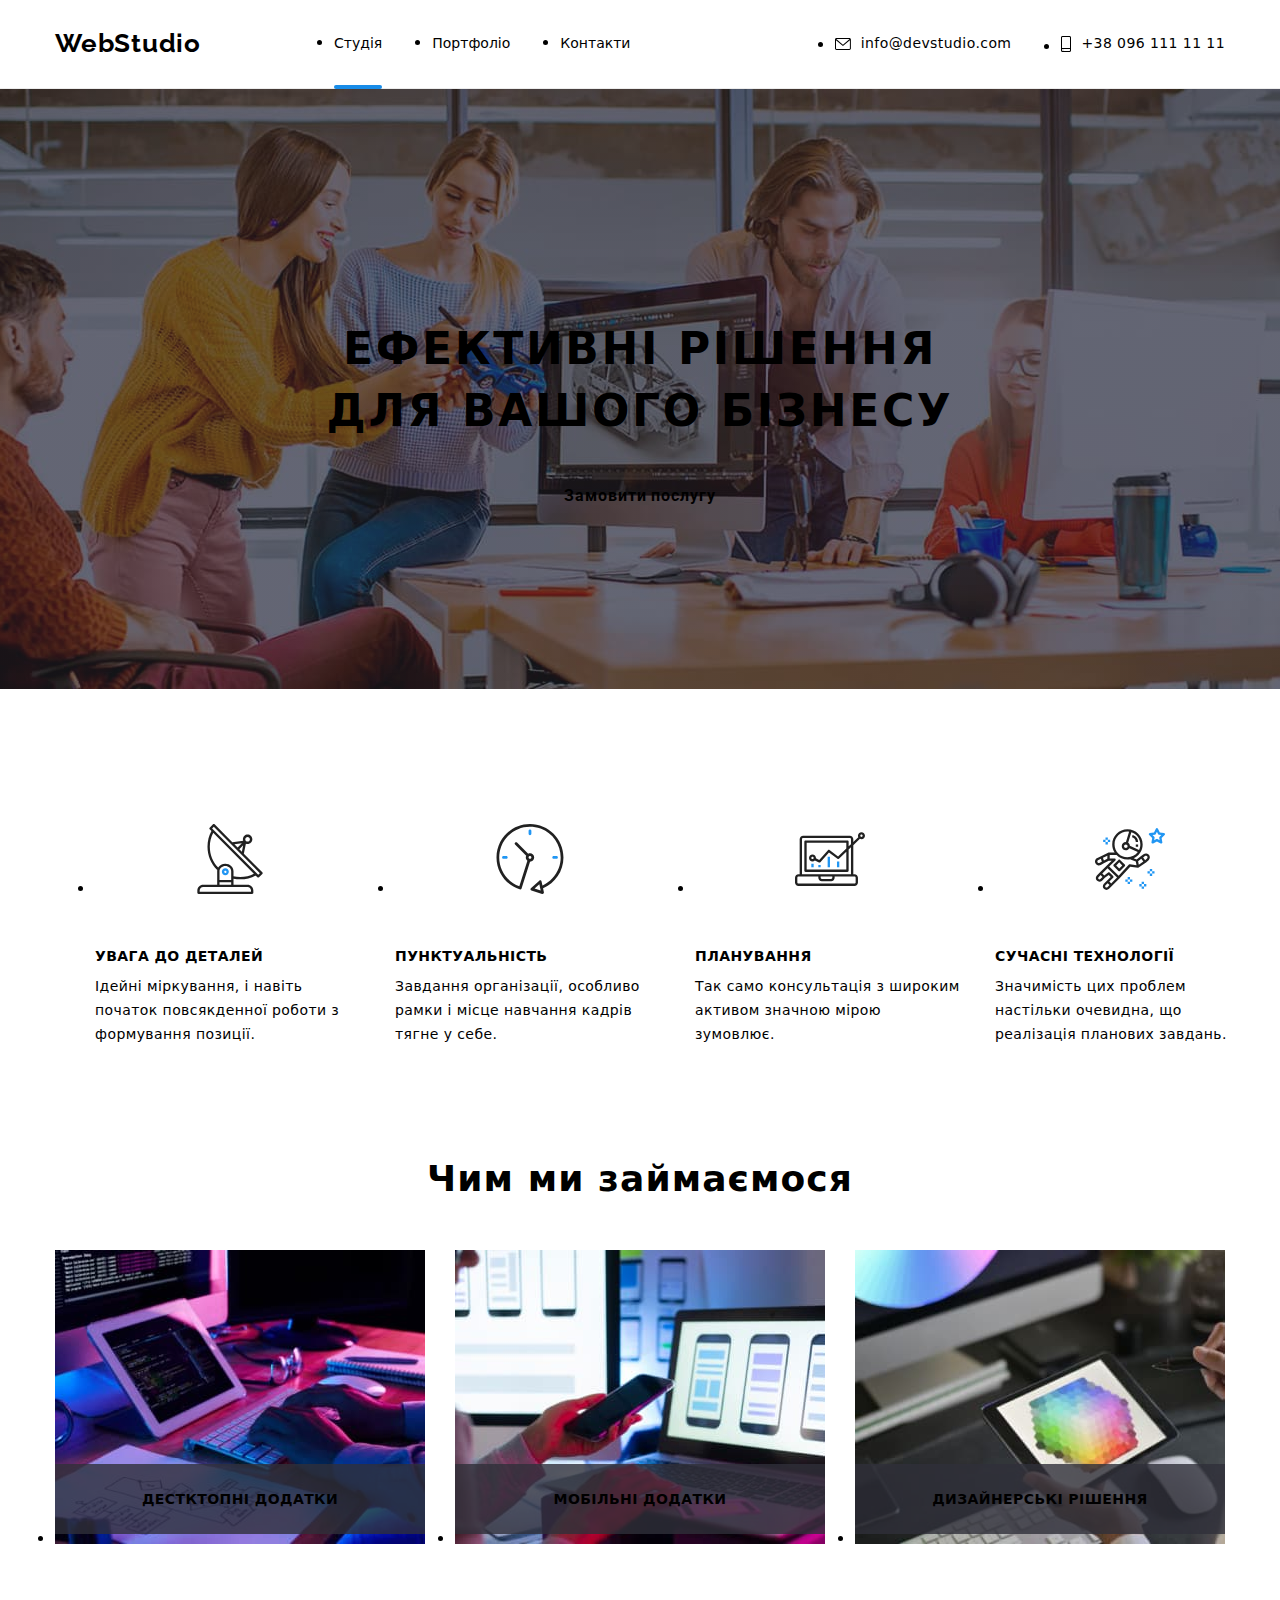
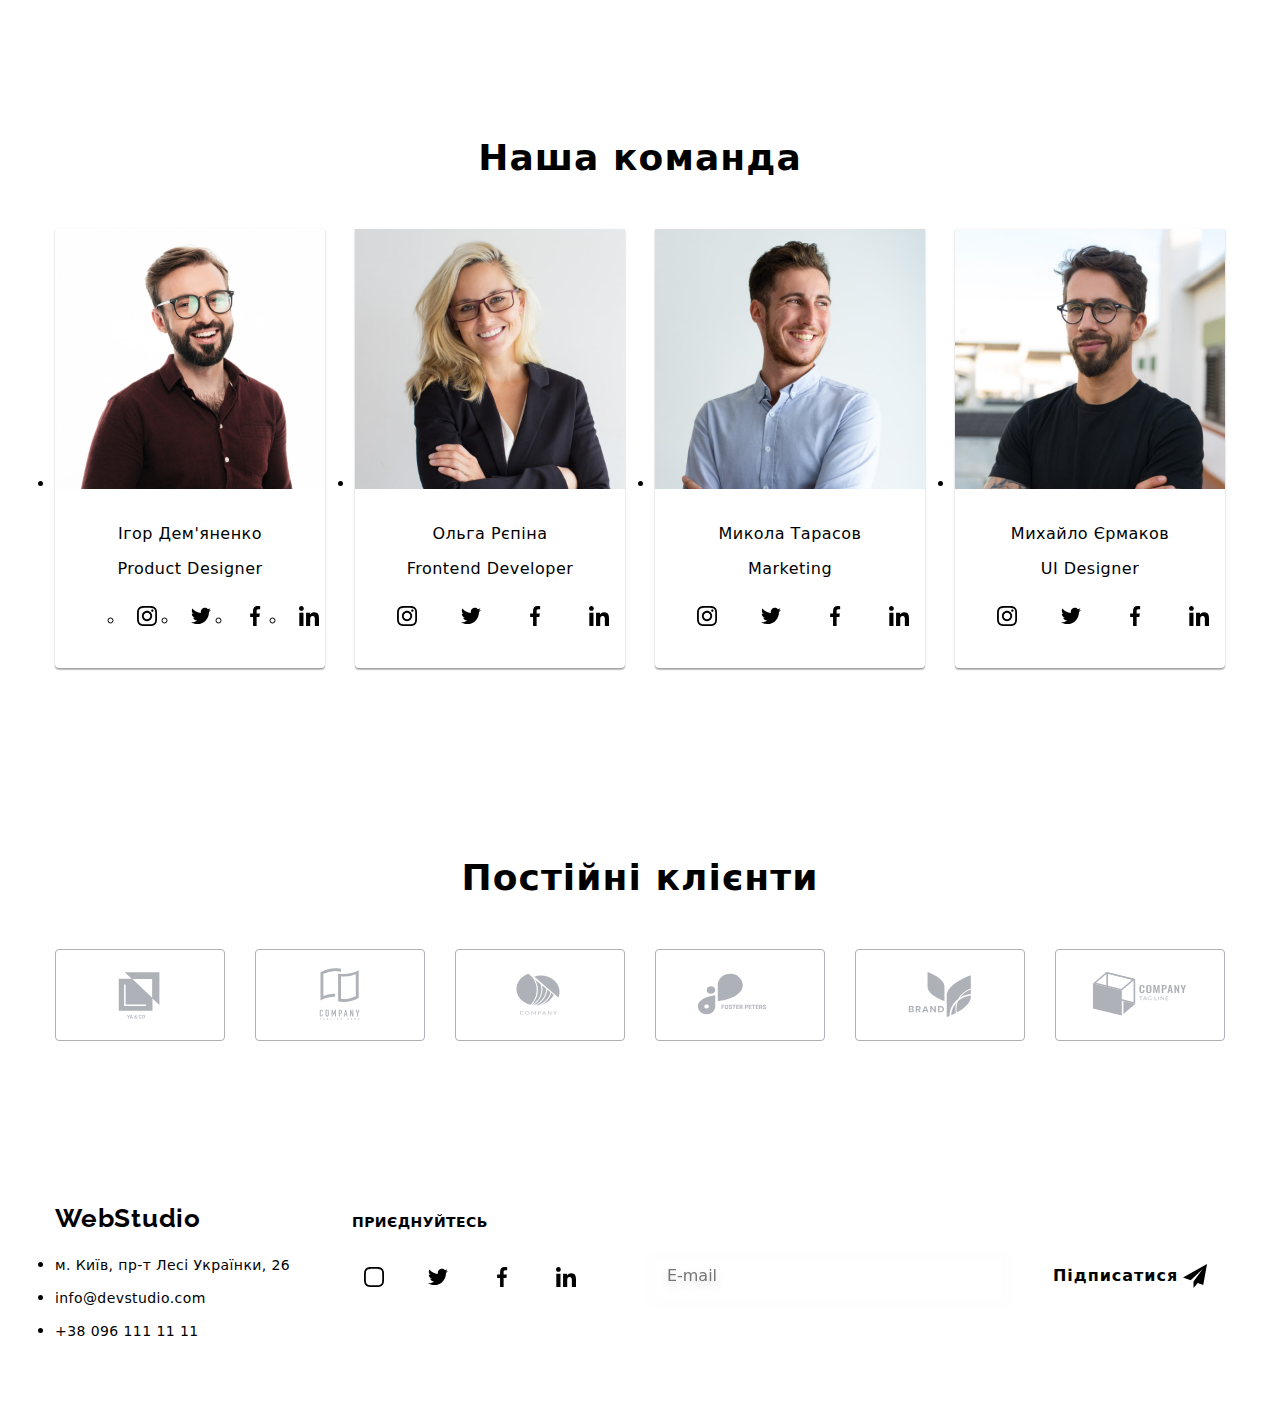
==== index.html @ 418989a6 "BEM" ====
<!DOCTYPE html>
<html lang="en">
  <head>
    <meta charset="UTF-8" />
    <meta http-equiv="X-UA-Compatible" content="IE=edge" />
    <meta name="viewport" content="width=device-width, initial-scale=1.0" />
    <title>Document</title>
    <link rel="preconnect" href="https://fonts.googleapis.com" />
    <link rel="preconnect" href="https://fonts.gstatic.com" crossorigin />
    <link
      href="https://fonts.googleapis.com/css2?family=Raleway:wght@700&family=Roboto:wght@400;500;700;900&display=swap"
      rel="stylesheet"
    />
    <link
      rel="stylesheet"
      href="https://cdnjs.cloudflare.com/ajax/libs/modern-normalize/1.1.0/modern-normalize.min.css"
    />
    <link rel="stylesheet" href="./css/styles.css" />
  </head>

  <!-- body -->
  <body>
    <header class="header-page">
      <div class="container main-nav">
        <a class="logo" href="./index.html"><span class="logo__header">Web</span>Studio</a>
        <nav>
          <ul class="nav list">
            <li class="nav__item">
              <a class="nav__link nav__link--current" href="./index.html">Студія</a>
            </li>
            <li class="nav__item">
              <a class="nav__link" href="./portfolio.html">Портфоліо</a>
            </li>
            <li class="nav__item"><a class="nav__link" href="">Контакти</a></li>
          </ul>
        </nav>

        <ul class="contact list">
          <li>
            <a class="contact__mail" href="mailto:info@devstudio.com">
              <svg class="contact__icon-mail" width="16" height="12">
                <use href="./images/symbol-defs.svg#icon-envelope"></use>
              </svg>
              info@devstudio.com
            </a>
          </li>
          <li>
            <a class="contact__number" href="tel:+380961111111">
              <svg class="contact__icon-phone" width="10" height="16">
                <use href="./images/symbol-defs.svg#icon-smartphone"></use>
              </svg>
              +38 096 111 11 11
            </a>
          </li>
        </ul>
      </div>
    </header>

    <main>
      <!-- Hero -->
      <section class="banner banner_main">
        <div class="container">
          <h1 class="banner__title">Ефективні рішення для вашого бізнесу</h1>
          <button data-modal-open class="order-button" type="button">Замовити послугу</button>
        </div>
      </section>

      <section class="features section">
        <div class="container">
          <h2 class="visually-hidden">Властивості команди</h2>

          <ul class="benefits list">
            <li>
              <div class="benefits__item">
                <svg class="benefits__icon" width="70" height="70">
                  <use href="./images/symbol-defs.svg#icon-antenna"></use>
                </svg>
              </div>
              <h3 class="subtitle">УВАГА ДО ДЕТАЛЕЙ</h3>
              <p class="slogan">
                Ідейні міркування, і навіть початок повсякденної роботи з формування позиції.
              </p>
            </li>

            <li>
              <div class="benefits__item">
                <svg class="benefits__icon" width="70" height="70">
                  <use href="./images/symbol-defs.svg#icon-clock"></use>
                </svg>
              </div>
              <h3 class="subtitle">ПУНКТУАЛЬНІСТЬ</h3>
              <p class="slogan">
                Завдання організації, особливо рамки і місце навчання кадрів тягне у себе.
              </p>
            </li>

            <li>
              <div class="benefits__item">
                <svg class="benefits__icon" width="70" height="70">
                  <use href="./images/symbol-defs.svg#icon-diagram"></use>
                </svg>
              </div>
              <h3 class="subtitle">ПЛАНУВАННЯ</h3>
              <p class="slogan">Так само консультація з широким активом значною мірою зумовлює.</p>
            </li>

            <li>
              <div class="benefits__item">
                <svg class="benefits__icon" width="70" height="70">
                  <use href="./images/symbol-defs.svg#icon-astronaut"></use>
                </svg>
              </div>
              <h3 class="subtitle">СУЧАСНІ ТЕХНОЛОГІЇ</h3>
              <p class="slogan">
                Значимість цих проблем настільки очевидна, що реалізація планових завдань.
              </p>
            </li>
          </ul>
        </div>
      </section>

      <section class="section-skills">
        <div class="container">
          <h4 class="headline">Чим ми займаємося</h4>
          <ul class="list-skills list">
            <li class="list-skills__item">
              <p class="list-skills__title">ДЕСТКТОПНІ ДОДАТКИ</p>
              <img src="./images/box1.jpg" alt="розробник кодить" width="370" />
            </li>
            <li class="list-skills__item">
              <p class="list-skills__title">МОБІЛЬНІ ДОДАТКИ</p>
              <img src="./images/box2.jpg" alt="дизайн на телефонах" width="370" />
            </li>
            <li class="list-skills__item">
              <p class="list-skills__title">ДИЗАЙНЕРСЬКІ РІШЕННЯ</p>
              <img src="./images/box3.jpg" alt="пошук колору" width="370" />
            </li>
          </ul>
        </div>
      </section>

      <section class="list-items section">
        <div class="container">
          <h2 class="headline">Наша команда</h2>
          <ul class="list-team list">
            <li class="list-team__item">
              <img src="./images/img.jpg" alt="Демяненко" width="270" />
              <div class="list-team__box">
                <h3 class="list-team__caption" lang="uk">Ігор Дем'яненко</h3>
                <p class="list-team__text" lang="en">Product Designer</p>
                <ul class="social-set list">
                  <li>
                    <a href="#" class="social-set__link">
                      <svg class="social-set__icon" width="20" height="20">
                        <use href="./images/symbol-defs.svg#icon-instagram"></use>
                      </svg>
                    </a>
                  </li>
                  <li>
                    <a href="#" class="social-set__link">
                      <svg class="social-set__icon" width="20" height="20">
                        <use href="./images/symbol-defs.svg#icon-twitter"></use>
                      </svg>
                    </a>
                  </li>
                  <li>
                    <a href="#" class="social-set__link">
                      <svg class="social-set__icon" width="20" height="20">
                        <use href="./images/symbol-defs.svg#icon-facebook"></use>
                      </svg>
                    </a>
                  </li>
                  <li>
                    <a href="#" class="social-set__link">
                      <svg class="social-set__icon" width="20" height="20">
                        <use href="./images/symbol-defs.svg#icon-linkedin"></use>
                      </svg>
                    </a>
                  </li>
                </ul>
              </div>
            </li>
            <li class="list-team__item">
              <img src="./images/img(1).jpg" alt="Рєпіна" width="270" />
              <div class="list-team__box">
                <h3 class="list-team__caption" lang="uk">Ольга Рєпіна</h3>
                <p class="list-team__text" lang="en">Frontend Developer</p>

                <div class="social-set">
                  <a href="#" class="social-set__link">
                    <svg class="social-set__icon" width="20" height="20">
                      <use href="./images/symbol-defs.svg#icon-instagram"></use>
                    </svg>
                  </a>
                  <a href="#" class="social-set__link">
                    <svg class="social-set__icon" width="20" height="20">
                      <use href="./images/symbol-defs.svg#icon-twitter"></use>
                    </svg>
                  </a>
                  <a href="#" class="social-set__link">
                    <svg class="social-set__icon" width="20" height="20">
                      <use href="./images/symbol-defs.svg#icon-facebook"></use>
                    </svg>
                  </a>
                  <a href="#" class="social-set__link">
                    <svg class="social-set__icon" width="20" height="20">
                      <use href="./images/symbol-defs.svg#icon-linkedin"></use>
                    </svg>
                  </a>
                </div>
              </div>
            </li>
            <li class="list-team__item">
              <img src="./images/img(2).jpg" alt="Тарасов" width="270" />
              <div class="list-team__box">
                <h3 class="list-team__caption" lang="uk">Микола Тарасов</h3>
                <p class="list-team__text" lang="en">Marketing</p>

                <div class="social-set">
                  <a href="#" class="social-set__link">
                    <svg class="social-set__icon" width="20" height="20">
                      <use href="./images/symbol-defs.svg#icon-instagram"></use>
                    </svg>
                  </a>
                  <a href="#" class="social-set__link">
                    <svg class="social-set__icon" width="20" height="20">
                      <use href="./images/symbol-defs.svg#icon-twitter"></use>
                    </svg>
                  </a>
                  <a href="#" class="social-set__link">
                    <svg class="social-set__icon" width="20" height="20">
                      <use href="./images/symbol-defs.svg#icon-facebook"></use>
                    </svg>
                  </a>
                  <a href="#" class="social-set__link">
                    <svg class="social-set__icon" width="20" height="20">
                      <use href="./images/symbol-defs.svg#icon-linkedin"></use>
                    </svg>
                  </a>
                </div>
              </div>
            </li>
            <li class="list-team__item">
              <img src="./images/img(3).jpg" alt="Єрмаков" width="270" />
              <div class="list-team__box">
                <h3 class="list-team__caption" lang="uk">Михайло Єрмаков</h3>
                <p class="list-team__text" lang="en">UI Designer</p>

                <div class="social-set">
                  <a href="#" class="social-set__link">
                    <svg class="social-set__icon" width="20" height="20">
                      <use href="./images/symbol-defs.svg#icon-instagram"></use>
                    </svg>
                  </a>
                  <a href="#" class="social-set__link">
                    <svg class="social-set__icon" width="20" height="20">
                      <use href="./images/symbol-defs.svg#icon-twitter"></use>
                    </svg>
                  </a>
                  <a href="#" class="social-set__link">
                    <svg class="social-set__icon" width="20" height="20">
                      <use href="./images/symbol-defs.svg#icon-facebook"></use>
                    </svg>
                  </a>
                  <a href="#" class="social-set__link">
                    <svg class="social-set__icon" width="20" height="20">
                      <use href="./images/symbol-defs.svg#icon-linkedin"></use>
                    </svg>
                  </a>
                </div>
              </div>
            </li>
          </ul>
        </div>
      </section>
      <section class="section">
        <div class="container">
          <h2 class="title-company">Постійні клієнти</h2>
          <ul class="company">
            <li class="company__logo">
              <a href="#" class="company__link"
                ><svg class="company__icon" width="106" height="60">
                  <use href="./images/symbol-defs.svg#icon-Logo-company-1"></use>
                </svg>
              </a>
            </li>
            <li class="company__logo">
              <a href="#" class="company__link"
                ><svg class="company__icon" width="106" height="60">
                  <use href="./images/symbol-defs.svg#icon-Logo-company-2"></use>
                </svg>
              </a>
            </li>
            <li class="company__logo">
              <a href="#" class="company__link"
                ><svg class="company__icon" width="106" height="60">
                  <use href="./images/symbol-defs.svg#icon-Logo-company-3"></use>
                </svg>
              </a>
            </li>
            <li class="company__logo">
              <a href="#" class="company__link"
                ><svg class="company__icon" width="106" height="60">
                  <use href="./images/symbol-defs.svg#icon-Logo-company-4"></use>
                </svg>
              </a>
            </li>
            <li class="company__logo">
              <a href="#" class="company__link"
                ><svg class="company__icon" width="106" height="60">
                  <use href="./images/symbol-defs.svg#icon-Logo-company-5"></use>
                </svg>
              </a>
            </li>
            <li class="company__logo">
              <a href="#" class="company__link"
                ><svg class="company__icon" width="106" height="60">
                  <use href="./images/symbol-defs.svg#icon-Logo-company-6"></use>
                </svg>
              </a>
            </li>
          </ul>
        </div>
      </section>
    </main>

    <!-- footer -->
    <footer class="footer-content section">
      <div class="footer-adress container">
        <div>
          <a class="footer-logo" href="./index.html"><span class="title-logo">Web</span>Studio</a>
          <address>
            <ul class="footer-contacts list">
              <li class="footer-contacts__item">
                <a
                  class="adress-link"
                  href="https://www.google.com/maps/d/viewer?mid=10uSM3H-mIU3GznYo2szRIEphczw&hl=en_US&ll=50.42733700000001%2C30.538092&z=17"
                  target="_blank"
                  rel="noopener noreferrer"
                  >м. Київ, пр-т Лесі Українки, 26</a
                >
              </li>

              <li class="footer-contacts__item">
                <a class="footer-item__mail" href="mail:info@devstudio.com">info@devstudio.com</a>
              </li>
              <li class="footer-contacts__item">
                <a class="footer-item__number" href="tel:+380961111111">+38 096 111 11 11</a>
              </li>
            </ul>
          </address>
        </div>
        <div class="social-link">
          <p class="footer-title">ПРИЄДНУЙТЕСЬ</p>
          <div class="social-set">
            <a href="#" class="social-set__link">
              <svg class="social-set__icon" width="20" height="20">
                <use href="./images/symbol-defs.svg#icon-instagram-footer"></use>
              </svg>
            </a>
            <a href="#" class="social-set__link">
              <svg class="social-set__icon" width="20" height="20">
                <use href="./images/symbol-defs.svg#icon-twitter-footer"></use>
              </svg>
            </a>
            <a href="#" class="social-set__link">
              <svg class="social-set__icon" width="20" height="20">
                <use href="./images/symbol-defs.svg#icon-facebook-footer"></use>
              </svg>
            </a>
            <a href="#" class="social-set__link">
              <svg class="social-set__icon" width="20" height="20">
                <use href="./images/symbol-defs.svg#icon-linkedin-footer"></use>
              </svg>
            </a>
          </div>
        </div>
        <div class="footer-submit">
          <p class="title-email">Підпишіться на розсилку</p>
          <form class="form-email">
            <label class="form-email__send">
              <input type="email" placeholder="E-mail" class="form-email__field" />
            </label>
            <button class="btn-send" type="submit">
              Підписатися
              <svg class="btn-send__icon" width="24" height="24">
                <use href="./images/symbol-defs.svg#icon-icon-send-1"></use>
              </svg>
            </button>
          </form>
        </div>
      </div>
    </footer>
    <div data-modal class="backdrop is-hidden">
      <div class="modal">
        <button class="btn-close" data-modal-close type="button">
          <svg class="btn-close__icon" width="18" height="18">
            <use href="./images/symbol-defs.svg#icon-close-x"></use>
          </svg>
        </button>
        <p class="modal__title">Залиште свої дані, ми вам передзвонимо</p>
        <form class="modal__form">
          <label class="modal__input">
            <span class="modal__name">Ім'я</span>
            <span class="modal__icon">
              <input type="text" name="user_name" class="modal__input-field" required />
              <svg class="modal__icon-main" width="18" height="18">
                <use href="./images/symbol-defs.svg#icon-person-black-18dp-1-1"></use>
              </svg>
            </span>
          </label>
          <label class="modal__input">
            <span class="modal__input-text">Телефон</span>
            <span class="modal__icon">
              <input required type="tel" name="user_phone_number" class="modal__input-field" />
              <svg class="modal__icon-main" width="18" height="18">
                <use href="./images/symbol-defs.svg#icon-phone-black-18dp-1-1"></use>
              </svg>
            </span>
          </label>
          <label class="modal__input">
            <span class="modal__input-text">Пошта</span>
            <span class="modal__icon">
              <input required type="email" name="user_email" class="modal__input-field" />
              <svg class="modal__icon-main" width="18" height="18">
                <use href="./images/symbol-defs.svg#icon-email-black-18dp-1-1"></use>
              </svg>
            </span>
          </label>
          <label class="modal__input">
            <span class="modal__input-text">Коментар</span>
            <textarea
              name="user_comment"
              class="modal__comment"
              placeholder="Введіть текст"
            ></textarea>
          </label>
          <label class="modal__check">
            <input required type="checkbox" class="modal__checkbox-place" /><span
              class="modal__check-box"
            >
              <svg class="modal__icon-chek" width="16" height="15">
                <use class="modal__checkmarc" href="./images/symbol-defs.svg#icon-check-1"></use>
              </svg>
            </span>
            Погоджуюся з розсилкою та приймаю&nbsp;
            <a class="modal__link" href="#">Умови договору</a>
          </label>
          <button type="submit" class="button-send">Відправити</button>
        </form>
      </div>
    </div>
    <script src="./js/modal.js"></script>
  </body>
</html>
---- css/styles.css ----
/* :root {
    --main-background-color: #fff;
    --primary-text-color: #212121;
    --logo-text-color: #000;
    --accent-color: #188CE8;
    --contacts-text-color: #757575;
    --backgraund-banner-color: #2f303a;
    --title-text-color: #fff;
    --button-order-color: #2196F3;
    --text-footer-color: #fff;
    --button-text-color: #fff;
    --logo-color: #2196F3;
    --color-list-items: #f5f4fa;
    --transition-func: 250ms cubic-bezier(0.4, 0, 0.2, 1);
} */

/*---------Index.html------*/

/* body {
    background-color: var(--main-background-color);
    color: var(--primary-text-color);
    font-family: Roboto, sans-serif;
} */

/* Утіліті */

/* p,
h1,
h2,
h3,
h4,
h5,
h6 {
    margin: 0;

}

img {
    display: block;
}


.list {
    list-style: none;
    margin: 0;
    padding: 0;
} */

.container {
    width: 1200px;
    padding-left: 15px;
    padding-right: 15px;
    margin: 0 auto;
}

.main-nav {
    display: flex;
    align-items: center;
}

.contact {
    display: flex;
    justify-content: center;
    align-items: center;
    margin: 0 0 0 auto;
    padding: 0 auto;
}


.section {
    padding: 94px 0;
}

.logo {
    margin-right: 93px;
    font-family: raleway;
    font-size: 26px;
    font-weight: 700;
    color: var(--logo-text-color);
    line-height: calc(31/26);
    letter-spacing: 0.03em;
    text-decoration: none;

    display: flex;
    padding-top: 24px;
    padding-bottom: 25px;
    /* outline: none; */
}

.logo__header {
    color: var(--logo-color);
    display: flex;
}


.nav {
    display: flex;
    margin: 0;
}

.nav .nav__item:not(:last-child) {
    margin-right: 50px;
}


.nav__link {
    color: var(--primary-text-color);
    font-weight: 500;
    line-height: 1.14;
    font-size: 14px;
    text-decoration: none;


    padding-top: 32px;
    padding-bottom: 32px;

    display: block;
    position: relative;
    transition: color var(--transition-func);
}

.nav__link:hover,
.nav__link:focus {
    color: var(--accent-color);
}

.nav__link--current {
    color: var(--accent-color)
}

.contact__mail,
.contact__number {
    letter-spacing: 0.03em;
    line-height: 1.7;
    font-size: 14px;
    text-decoration: none;
    color: var(--contacts-text-color);

    padding-top: 32px;
    padding-bottom: 32px;
    transition: fill var(--transition-func);
}

.contact__mail,
.contact__number:not(:last-child) {
    margin-right: 50px;
}


.contact__number:hover .contact__icon-phone,
.contact__number:focus .contact__icon-phone {
    fill: var(--accent-color);
}



.contact__mail:hover .contact__icon-mail,
.contact__mail:focus .contact__icon-mail {
    fill: var(--accent-color);
}



/*------- Main---------- */

.banner {
    background-color: var(--backgraund-banner-color);
    text-align: center;
    padding-top: 200px;
    padding-bottom: 200px;


}

.banner__title {
    color: var(--title-text-color);
    font-weight: 900;
    font-size: 44px;
    line-height: 1.4;
    letter-spacing: 0.06em;
    text-transform: uppercase;



    width: 696px;
    margin-left: auto;
    margin-right: auto;
    margin-bottom: 30px;
}


.order-button {
    background-color: var(--button-order-color);
    color: var(--button-text-color);
    letter-spacing: 0.06em;
    font-weight: 700;
    font-size: 16px;
    line-height: 30px;
    font-family: Roboto;
    border-radius: 4px;
    border: none;
    padding: 10px 32px;
    cursor: pointer;
    transition: background-color var(--transition-func);
}

.order-button:hover,
.order-button:focus {
    background-color: var(--accent-color);
}

/* ------Section features------ */

.visually-hidden {
    position: absolute;
    width: 1px;
    height: 1px;
    margin: -1px;
    border: 0;
    padding: 0;

    white-space: nowrap;
    clip-path: inset(100%);
    clip: rect(0 0 0 0);
    overflow: hidden;
}

.subtitle {
    color: var(--primary-text-color);
    line-height: 1.14;
    font-size: 14px;
    letter-spacing: 0.03em;
    margin: 0;
    margin-bottom: 10px;
}



.slogan {
    font-size: 14px;
    line-height: 1.71;
    letter-spacing: 0.03em;
    color: var(--contacts-text-color);
    padding: 0;
    margin: 0;
}

.list-skills__item {
    position: relative;
}

.list-skills__title {
    background-color: rgba(47, 48, 58, 0.8);
    color: var(--text-footer-color);
    text-align: center;
    bottom: 0;
    left: 0;
    width: 100%;
    height: 70px;
    position: absolute;
    padding-top: 27px;
    font-weight: 700;
    font-size: 14px;
    line-height: calc(16/14);
    letter-spacing: 0.03em;

}

.list-items {
    background-color: var(--color-list-items);
}

.section-skills {
    padding-bottom: 94px;
    padding-top: 0;
}

.list-skills {
    display: flex;
    margin: 0;
    padding: 0;
    width: 370px;
}

.list-skills li:not(:last-child) {
    margin-right: 30px;
}

.features-list {
    display: flex;
    padding: 0;
    margin: 0;
    background-color: var(--main-background-color);
}

/* ----Our team------ */

.headline,
.title-company {

    font-size: 36px;
    line-height: 1.2;
    letter-spacing: 0.03em;
    color: var(--primary-text-color);

    margin: 0;
    padding: 0;
    text-align: center;
    margin-bottom: 50px;

}

.list-team__box {
    display: block;
    padding: 30px 30px 30px 30px;
}

.list-team__caption {
    font-weight: 500;
    font-size: 16px;
    line-height: 1.2;
    letter-spacing: 0.03em;
    color: var(--primary-text-color);

    margin: 0;
    padding: 0;
    margin-bottom: 10px;
    text-align: center;
}

.list-team__text {
    line-height: 1.2;
    letter-spacing: 0.03em;
    color: var(--contacts-text-color);

    text-align: center;
    margin-bottom: 16px;
    padding: 0;
}

.list-team {
    display: flex;
    margin: 0;
    padding: 0;

}

.list-team .list-team__item:not(:last-child) {
    margin-right: 30px;
}

.list-team__item {
    width: 270px;
    box-shadow: 0px 1px 3px rgba(0, 0, 0, 0.12), 0px 1px 1px rgba(0, 0, 0, 0.14), 0px 2px 1px rgba(0, 0, 0, 0.2);
    background: var(--main-background-color);
    border-radius: 0px 0px 4px 4px;
}


.footer-contacts {
    padding: 0;
    margin: 0;

}

.footer-contacts__item:not(:last-child) {
    margin-bottom: 9px;
}

/* Portfolio */

.header-page {
    border-bottom: 1px solid #ECECEC;
}

.filter {
    display: flex;
    justify-content: center;

    margin-bottom: 50px;

}

.filter__button:not(:last-child) {
    margin-right: 8px;
}

.product__info {
    padding: 20px 24px;
    border: 1px solid #ECECEC;
    border-top: none;


}

.link-card {
    text-decoration: none;
    display: block;
    color: var(--primary-text-color);
    transition: box-shadow var(--transition-func), transform var(--transition-func), opacity var(--transition-func);
    outline: none;
}

.link-card:hover,
.link-card:focus {
    box-shadow: 0px 1px 1px rgba(0, 0, 0, 0.12), 0px 4px 4px rgba(0, 0, 0, 0.06), 1px 4px 6px rgba(0, 0, 0, 0.16);


}

.portfolio {
    display: flex;
    flex-wrap: wrap;
    padding: 0;
}

.portfolio__item {
    width: 370px;
    padding: 0;
    margin-right: 30px;
    margin-bottom: 30px;
    justify-content: center;


}

.portfolio__item:nth-child(3n) {
    margin-right: 0;
}

.portfolio__item:nth-last-child(-n + 3) {
    margin-bottom: 0;
}

.product:hover::before {
    opacity: 1;
}

.product {
    position: relative;
    overflow: hidden;
    width: 370px;
}

.overlay {

    top: 0;
    left: 0;
    width: 370px;
    height: 294px;
    position: absolute;
    transform: translateY(100%);
    opacity: 0;
    transition: transform 250ms cubic-bezier(0.4, 0, 0.2, 1),
        opacity 250ms cubic-bezier(0.4, 0, 0.2, 1);
}



.overlay__portfolio {


    background-color: rgba(33, 150, 243, 0.9);
    font-weight: 400;
    font-size: 18px;
    line-height: calc(28/18);
    letter-spacing: 0.03em;
    color: var(--title-text-color);
    position: absolute;
    display: block;
    padding: 63px 24px;


}

.link-card:hover .overlay,
.link-card:focus .overlay {
    transform: translateY(0);
    opacity: 1;
    transition: var(--transition-func);
}

.nav .link {
    color: var(--primary-text-color);
    font-weight: 500;
    line-height: 1.14;
    font-size: 14px;
    text-decoration: none;
    transition: color var(--transition-func);
}

.nav .link:hover,
.nav .link:focus {
    color: var(--accent-color);

}

.contact__mail,
.contact__number {
    letter-spacing: 0.03em;
    line-height: 1.7;
    font-size: 14px;
    text-decoration: none;
    color: var(--contacts-text-color);
    transition: color var(--transition-func);
}

.contact__number:hover,
.contact__number:focus {
    color: var(--accent-color);
}

.contact__mail:hover,
.contact__mail:focus {

    color: var(--accent-color);
}


.filter__button-all,
.filter__button-web,
.filter__button-app,
.filter__button-design,
.filter__button-marketing {
    background: #f5f4fa;
    cursor: pointer;
    font-weight: 500;
    font-size: 16px;
    line-height: 1.62;
    letter-spacing: 0.03em;
    color: var(--primary-text-color);
    font-family: Roboto;
    border: 1px solid transparent;
    border-radius: 4px;
    display: inline-block;
    box-sizing: border-box;
    padding: 6px 22px;
    transition: color var(--transition-func), background-color var(--transition-func), box-shadow var(--transition-func);
}

.filter__button-all:hover,
.filter__button-all:focus {
    color: var(--main-background-color);
    background-color: var(--accent-color);
    box-shadow: 0px 3px 1px rgba(0, 0, 0, 0.1), 0px 1px 2px rgba(0, 0, 0, 0.08), 0px 2px 2px rgba(0, 0, 0, 0.12);
    border-radius: 4px;
}

.filter__button-web:hover,
.filter__button-web:focus {
    color: var(--main-background-color);
    background-color: var(--accent-color);
    box-shadow: 0px 3px 1px rgba(0, 0, 0, 0.1), 0px 1px 2px rgba(0, 0, 0, 0.08), 0px 2px 2px rgba(0, 0, 0, 0.12);
    border-radius: 4px;

}

.filter__button-app:hover,
.filter__button-app:focus {
    color: var(--main-background-color);
    background-color: var(--accent-color);
    box-shadow: 0px 3px 1px rgba(0, 0, 0, 0.1), 0px 1px 2px rgba(0, 0, 0, 0.08), 0px 2px 2px rgba(0, 0, 0, 0.12);
    border-radius: 4px;

}

.filter__button-design:hover,
.filter__button-design:focus {
    color: var(--main-background-color);
    background-color: var(--accent-color);
    box-shadow: 0px 3px 1px rgba(0, 0, 0, 0.1), 0px 1px 2px rgba(0, 0, 0, 0.08), 0px 2px 2px rgba(0, 0, 0, 0.12);
    border-radius: 4px;

}

.filter__button-marketing:hover,
.filter__button-marketing:focus {
    color: var(--main-background-color);
    background-color: var(--accent-color);
    box-shadow: 0px 3px 1px rgba(0, 0, 0, 0.1), 0px 1px 2px rgba(0, 0, 0, 0.08), 0px 2px 2px rgba(0, 0, 0, 0.12);
    border-radius: 4px;

}


.nav__link.nav__link--current::after {
    content: "";
    width: 100%;
    height: 4px;
    border-radius: 2px;
    background-color: #188CE8;
    left: 0;
    bottom: -5px;

    position: absolute;

}

.nav__link.nav__link--current::after:hover,
.nav__link.nav__link--current::after:focus {

    content: "";
    width: 100%;
    height: 4px;
    border-radius: 2px;
    background-color: var(--accent-color);
    position: absolute;
    left: 0;
    bottom: -5px;
    opacity: 1;
    transition: background-color var(--transition-func),
        opacity var(--transition-func), visibility var(--transition-func);

}

.nav__link::after {
    content: "";
    width: 100%;
    height: 4px;
    border-radius: 2px;
    background-color: transparent;
    position: absolute;
    left: 0;
    bottom: -5px;
    opacity: 1;
    transition: background-color var(--transition-func);
}

.nav__link:hover::after,
.nav__link:focus::after {
    background-color: var(--accent-color);

}

.product__title {
    font-weight: 700;
    font-size: 18px;
    line-height: 2;
    letter-spacing: 0.06em;
    margin: 0;
    padding: 0;
    margin-bottom: 4px;
}

.product__meta {
    line-height: 1.8;
    color: var(--contacts-text-color);
    letter-spacing: 0.03em;
}

.footer-content {
    background-color: var(--backgraund-banner-color);
    padding: 60px 0;

}

.title-logo {
    color: var(--logo-color);
    font-family: raleway;
    font-size: 26px;
    font-weight: 700;
    line-height: calc(31/26);
    letter-spacing: 0.03em;
    text-decoration: none;
}

.footer-logo {
    font-family: raleway;
    font-size: 26px;
    font-weight: 700;
    color: var(--text-footer-color);
    line-height: calc(31/26);
    letter-spacing: 0.03em;
    text-decoration: none;

    display: block;
    margin-bottom: 20px;
    /* outline: none; */
}

.adress-link {
    color: var(--text-footer-color);
    letter-spacing: 0.03em;
    line-height: 1.7;
    font-size: 14px;
    text-decoration: none;
    font-style: normal;
    transition: color var(--transition-func);
}

.adress-link:hover,
.adress-link:focus {
    color: var(--accent-color);
}

.footer-item__mail,
.footer-item__number {
    letter-spacing: 0.03em;
    line-height: 1.7;
    font-size: 14px;
    text-decoration: none;
    color: var(--contacts-text-color);
    font-style: normal;
    transition: color var(--transition-func);
}

.footer-item__mail:hover,
.footer-item__mail:focus {
    color: var(--accent-color);

}

.footer-item__number:hover,
.footer-item__number:focus {
    color: var(--accent-color);

}

/* ------Decoration------ */
.banner_main {
    max-width: 1600px;
    height: 600px;
    margin-left: auto;
    margin-right: auto;
    background-image: linear-gradient(to right, rgba(47, 48, 58, 0.4), rgba(47, 48, 58, 0.4)),
        url("../images/mainphotoheader.jpg");
    background-repeat: no-repeat;
    background-position: center;
    background-size: cover;
}

/* -----mail-phone-icon----- */
.contact__mail,
.contact__number {
    display: flex;
    align-items: center;
}

.contact__icon-mail,
.contact__icon-phone {
    fill: var(--contacts-text-color);
    display: flex;
    padding: 34px 10px 34px auto;
    margin-right: 10px;
    transition: fill var(--transition-func);
}


/* ------Benefits------ */

.benefits {
    display: flex;
    gap: 30px;
}

.benefits__item {
    width: 270px;
    height: 120px;
    background-color: var(--color-list-items);
    margin-bottom: 30px;
    display: flex;
    align-items: center;
    justify-content: center;

}


.benefits__icon {
    align-items: center;
}

/* ----Team links------ */

.social-set {
    background-color: var(--main-background-color);
    display: flex;
    align-items: center;
    justify-content: center;
    gap: 10px;
}



.social-set__link {
    background-color: var(--text-footer-color);
    width: 44px;
    height: 44px;
    border-radius: 50%;
    color: #AFB1B8;

    display: flex;
    align-items: center;
    justify-content: center;
    transition: background-color var(--transition-func),
        color var(--transition-func);
}


.social-set__link:hover,
.social-set__link:focus {
    background-color: var(--accent-color);
    color: var(--color-list-items);
}

.social-set__icon {
    fill: #afb1b8;
    transition: fill var(--transition-func);
}


.social-set__link:hover .social-set__icon,
.social-set__link:focus .social-set__icon {
    fill: var(--main-background-color);
}

/* -------Cpmpany------- */

.company {
    list-style: none;
    background-color: var(--main-background-color);

    display: inline-flex;
    margin: 0;
    padding: 0;
}

.company__logo {
    display: inline-flex;
    background-color: var(--main-background-color);
}

.company__link {
    width: 170px;
    height: 92px;
    border: 1px Solid #AFB1B8;
    border-radius: 4px;
    display: flex;
    align-items: center;
    justify-content: center;
    transition: border var(--transition-func);
}

.company__logo:not(:last-child) {
    margin-right: 30px;
}

.company__link:hover,
.company__link:focus {
    border: solid 1px var(--accent-color);
}

.company__icon {
    fill: #afb1b8;
    transition: fill var(--transition-func);
}


.company__link:hover .company__icon,
.company__link:focus .company__icon {
    fill: var(--accent-color);

}

/* ----footer-decoration--- */

.footer-title {
    font-style: normal;
    font-weight: 700;
    font-size: 14px;
    line-height: calc(26/14);
    letter-spacing: 0.03em;
    color: var(--text-footer-color);
    margin-bottom: 20px;
}

.footer-adress {
    display: flex;
    align-items: baseline;
    justify-content: space-between;
}

.social-set {
    background-color: var(--backgraund-banner-color);
    display: inline-flex;
    align-items: center;
}

.social-set__link {
    background-color: rgba(255, 255, 255, 0.1);
    width: 44px;
    height: 44px;
    border-radius: 50%;
    color: #AFB1B8;
    display: flex;
    align-items: center;
    justify-content: center;
    transition: background-color var(--transition-func);
}

.social-set__link:not(:last-child) {
    margin-right: 10px;
}

.social-set__link:hover,
.social-set__link:focus {
    background-color: var(--accent-color);
}

.social-set__icon {
    fill: var(--main-background-color);
    transition: fill var(--transition-func);
}

.social-set__icon:hover,
.social-set__icon:focus {
    fill: var(--main-background-color);
}

/* -----Modal------ */
.backdrop {
    position: fixed;
    top: 0;
    left: 0;
    width: 100vw;
    height: 100vh;
    background-color: rgba(0, 0, 0, 0.2);
    z-index: 1000;
    transition: opacity var(--transition-func), visibility 250ms cubic-bezier(0.4, 0, 0.2, 1);
}

.modal {
    padding: 40px;
    position: absolute;
    top: 50%;
    left: 50%;
    transform: translate(-50%, -50%);

    width: 528px;
    height: 581px;
    background-color: var(--main-background-color);
    box-shadow: 0px 1px 3px rgba(0, 0, 0, 0.12), 0px 1px 1px rgba(0, 0, 0, 0.14), 0px 2px 1px rgba(0, 0, 0, 0.2);
    border-radius: 4px;
    transform: translate(-50%, -50%) scale(1.1);

}

.backdrop.is-hidden {
    visibility: hidden;
    opacity: 0;
    pointer-events: none;
}

.backdrop.is-hidden .modal {
    transform: translate(-50%, -50%) scale(1.1);
}

.btn-close {
    position: absolute;
    display: flex;
    align-items: center;
    justify-content: center;
    top: 8px;
    right: 8px;
    background-color: transparent;
    background: #FFFFFF;
    width: 30px;
    height: 30px;
    border: 1px solid rgba(0, 0, 0, 0.1);
    border-radius: 50%;
    cursor: pointer;
}

.btn-close__icon {
    fill: var(--logo-text-color);
}

.btn-close:hover .btn-close__icon,
.btn-close:focus .btn-close__icon {
    fill: var(--accent-color);

}

/* -----Form-------- */
.modal__title {

    font-weight: 700;
    font-size: 20px;
    line-height: calc(23/20);
    text-align: center;
    letter-spacing: 0.03em;
    color: var(--primary-text-color);
    margin-bottom: 12px;
    justify-content: center;

}

.modal__form {
    display: flex;
    flex-direction: column;
}

.modal__input-text {
    font-weight: 400;
    font-size: 12px;
    line-height: calc(14/12);
    letter-spacing: 0.01em;
    color: var(--contacts-text-color);
    display: block;
}

.modal__name {
    font-weight: 400;
    font-size: 12px;
    line-height: calc(14/12);
    letter-spacing: 0.01em;
    color: var(--contacts-text-color);
    display: block;
    margin-bottom: 4px;
}

.modal__input-field {
    width: 100%;
    height: 40px;
    outline: none;
    padding-left: 42px;
    border: 1px solid rgba(33, 33, 33, 0.2);
    border-radius: 4px;
    transition: border-color var(--transition-func);
}

.modal__input-field:focus {
    outline: none;
    border-color: var(--accent-color);
    transition: border-color var(--transition-func);
}

.modal__input-field:focus+.modal__icon-main {
    fill: var(--accent-color);
}

.modal__input-text:not(:last-child) {
    margin-bottom: 4px;
    margin-top: 10px;
}

.modal__icon {
    position: relative;
    margin: 0 auto;
    display: flex;
}

.modal__icon-main {
    position: absolute;
    fill: var(--logo-text-color);
    transition: fill var(--transition-func);
    top: 11px;
    left: 12px;
    display: block;
}

.modal__comment {
    width: 100%;
    outline: none;
    display: flex;
    border: 1px solid rgba(33, 33, 33, 0.2);
    border-radius: 4px;
    height: 120px;
    padding: 12px 16px;
    resize: none;
}

.modal__comment:focus {
    outline: none;
    border-color: var(--accent-color);
    transition: border-color var(--transition-func);
}

.modal__check {
    display: flex;
    align-items: center;
    justify-content: center;
    margin-top: 20px;
    font-weight: 400;
    font-size: 14px;
    line-height: calc(24/14);
    letter-spacing: 0.03em;
    color: var(--contacts-text-color);
}

.text-user-check {
    font-size: 14px;
    line-height: calc(24/14);
    letter-spacing: 0.03em;
    color: var(--contacts-text-color);
}

.modal__link {
    /* outline: none; */
    color: var(--accent-color);
}

.modal__comment::placeholder {
    font-size: 12px;
    line-height: calc(14/12);
    letter-spacing: 0.01em;
    color: rgba(117, 117, 117, 0.5);
}

.modal__check-box {
    width: 16px;
    height: 15px;
    border-radius: 3px;
    border: 2px solid var(--logo-text-color);
    margin-right: 7px;
    position: relative;
    display: flex;
    justify-content: center;
    align-items: center;
}

.modal__checkbox-place {
    appearance: none;
    position: absolute;
}

.modal__checkbox-place:checked+.modal__check-box {
    border: none;
    background-color: var(--accent-color);
}

.modal__checkmarc {
    fill: #ffffff;
}

.modal__icon-chek {
    position: absolute;
    display: block;
}

.button-send {
    background: #2196F3;
    box-shadow: 0px 4px 4px rgba(0, 0, 0, 0.15);
    border-radius: 4px;
    border: none;
    margin-top: 30px;
    align-self: center;
    color: var(--button-text-color);
    font-weight: 700;
    font-size: 16px;
    line-height: calc(30/16);
    letter-spacing: 0.06em;
    width: 200px;
    height: 50px;
    cursor: pointer;
    transition: background-color var(--transition-func), color var(--transition-func);
}

.button-send:hover,
.button-send:focus {
    background-color: var(--accent-color);
    color: var(--main-background-color);
}

.form-submit-mail {
    display: inline-block;

}

.title-email {
    margin-bottom: 20px;
    font-weight: 700;
    font-size: 14px;
    line-height: calc(16/14);
    letter-spacing: 0.03em;
    text-transform: uppercase;
    color: #FFFFFF;
}

.form-email__field {
    background-color: transparent;
    border: 1px solid rgba(255, 255, 255, 0.3);
    filter: drop-shadow(0px 4px 4px rgba(0, 0, 0, 0.15));
    border-radius: 4px;
    width: 358px;
    height: 50px;
    padding: 15px 16px;
    margin-right: 12px;
}

.form-email__field:focus {
    outline: none;
    border-color: var(--accent-color);
    transition: border-color var(--transition-func);
}

.btn-send {
    background: var(--button-order-color);
    border-radius: 4px;
    width: 200px;
    height: 50px;
    border: none;
    color: var(--button-text-color);
    letter-spacing: 0.06em;
    font-weight: 700;
    cursor: pointer;
    display: inline-block;
    padding: 10px 62px 10px 28px;
    position: relative;
    transition: background-color var(--transition-func);
}

.btn-send__icon {
    top: 13px;
    right: 18px;
    position: absolute;
    display: inline-block;
    fill: var(--main-background-color);

}

.btn-send:hover,
.btn-send:focus {
    background-color: var(--accent-color);
}

.submit {
    font-weight: 700;
    font-size: 16px;
    line-height: calc(30/16);
    align-items: center;
    text-align: center;
    letter-spacing: 0.06em;
    color: #FFFFFF;
}
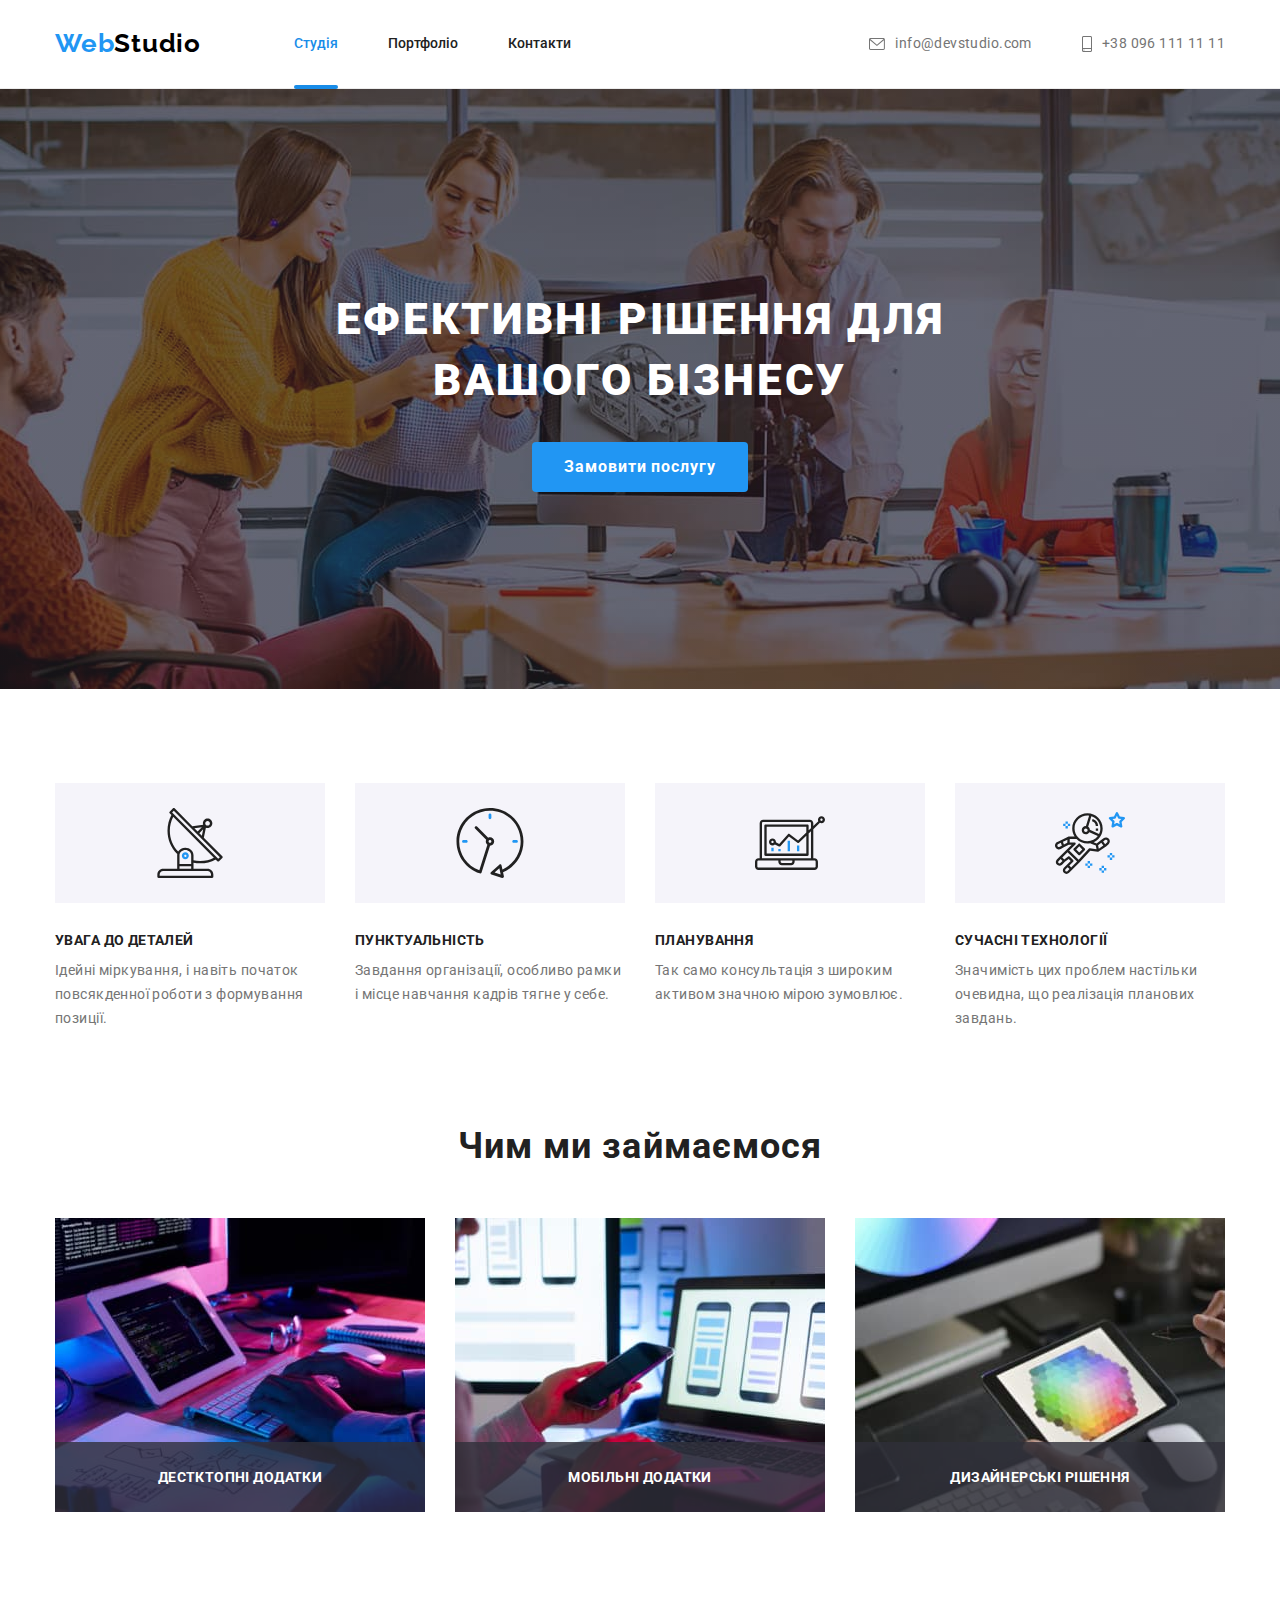
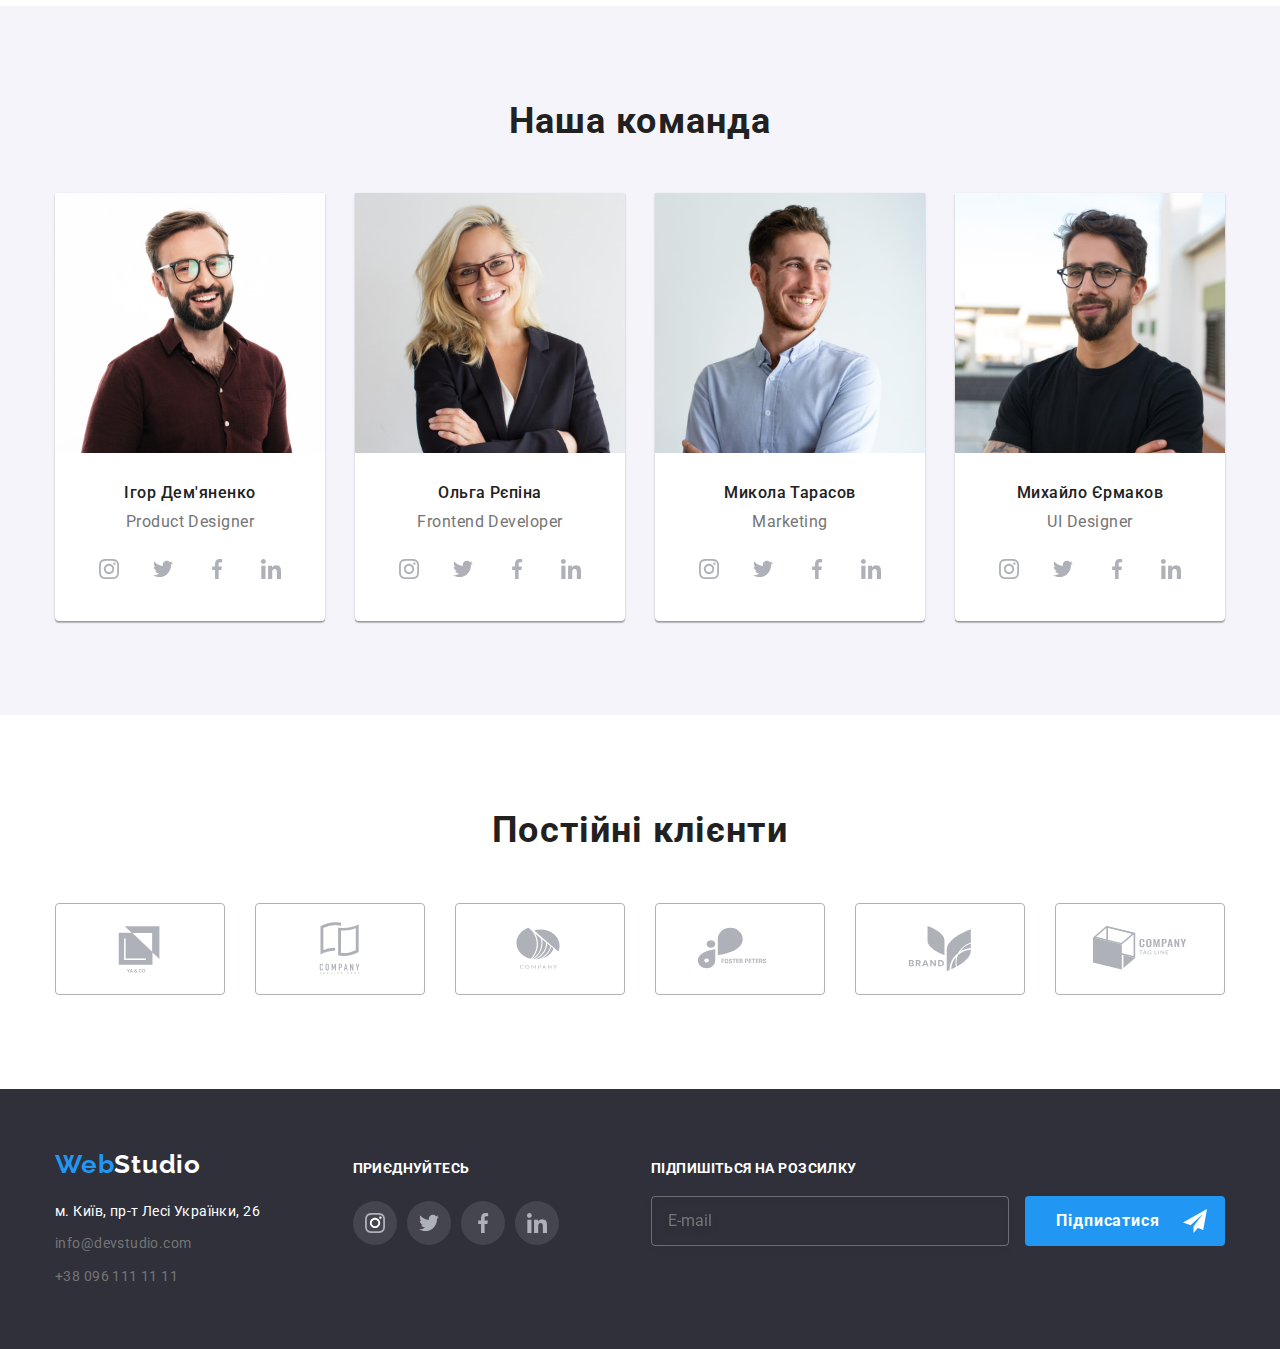
==== commit abe65b9e: "sacss" ====
--- a/index.html
+++ b/index.html
@@ -16,6 +16,7 @@
       href="https://cdnjs.cloudflare.com/ajax/libs/modern-normalize/1.1.0/modern-normalize.min.css"
     />
     <link rel="stylesheet" href="./css/styles.css" />
+    <link rel="stylesheet" href="./css/main.min.css" />
   </head>
 
   <!-- body -->
@@ -352,23 +353,23 @@
         </div>
         <div class="social-link">
           <p class="footer-title">ПРИЄДНУЙТЕСЬ</p>
-          <div class="social-set">
-            <a href="#" class="social-set__link">
+          <div class="social-sets">
+            <a href="#" class="social-sets__links">
               <svg class="social-set__icon" width="20" height="20">
                 <use href="./images/symbol-defs.svg#icon-instagram-footer"></use>
               </svg>
             </a>
-            <a href="#" class="social-set__link">
+            <a href="#" class="social-sets__links">
               <svg class="social-set__icon" width="20" height="20">
                 <use href="./images/symbol-defs.svg#icon-twitter-footer"></use>
               </svg>
             </a>
-            <a href="#" class="social-set__link">
+            <a href="#" class="social-sets__links">
               <svg class="social-set__icon" width="20" height="20">
                 <use href="./images/symbol-defs.svg#icon-facebook-footer"></use>
               </svg>
             </a>
-            <a href="#" class="social-set__link">
+            <a href="#" class="social-sets__links">
               <svg class="social-set__icon" width="20" height="20">
                 <use href="./images/symbol-defs.svg#icon-linkedin-footer"></use>
               </svg>
--- a/css/styles.css
+++ b/css/styles.css
@@ -46,32 +46,32 @@
     padding: 0;
 } */
 
-.container {
+/* .container {
     width: 1200px;
     padding-left: 15px;
     padding-right: 15px;
     margin: 0 auto;
-}
-
-.main-nav {
-    display: flex;
-    align-items: center;
-}
-
-.contact {
+} */
+
+/* .main-nav {
+    display: flex;
+    align-items: center;
+} */
+
+/* .contact {
     display: flex;
     justify-content: center;
     align-items: center;
     margin: 0 0 0 auto;
     padding: 0 auto;
-}
-
-
-.section {
+} */
+
+
+/* .section {
     padding: 94px 0;
-}
-
-.logo {
+} */
+
+/* .logo {
     margin-right: 93px;
     font-family: raleway;
     font-size: 26px;
@@ -84,16 +84,15 @@
     display: flex;
     padding-top: 24px;
     padding-bottom: 25px;
-    /* outline: none; */
 }
 
 .logo__header {
     color: var(--logo-color);
     display: flex;
-}
-
-
-.nav {
+} */
+
+
+/* .nav {
     display: flex;
     margin: 0;
 }
@@ -157,19 +156,17 @@
 .contact__mail:hover .contact__icon-mail,
 .contact__mail:focus .contact__icon-mail {
     fill: var(--accent-color);
-}
+} */
 
 
 
 /*------- Main---------- */
 
-.banner {
+/* .banner {
     background-color: var(--backgraund-banner-color);
     text-align: center;
     padding-top: 200px;
     padding-bottom: 200px;
-
-
 }
 
 .banner__title {
@@ -179,15 +176,11 @@
     line-height: 1.4;
     letter-spacing: 0.06em;
     text-transform: uppercase;
-
-
-
     width: 696px;
     margin-left: auto;
     margin-right: auto;
     margin-bottom: 30px;
 }
-
 
 .order-button {
     background-color: var(--button-order-color);
@@ -207,11 +200,11 @@
 .order-button:hover,
 .order-button:focus {
     background-color: var(--accent-color);
-}
+} */
 
 /* ------Section features------ */
 
-.visually-hidden {
+/* .visually-hidden {
     position: absolute;
     width: 1px;
     height: 1px;
@@ -223,8 +216,8 @@
     clip-path: inset(100%);
     clip: rect(0 0 0 0);
     overflow: hidden;
-}
-
+} */
+/* 
 .subtitle {
     color: var(--primary-text-color);
     line-height: 1.14;
@@ -291,11 +284,11 @@
     padding: 0;
     margin: 0;
     background-color: var(--main-background-color);
-}
+} */
 
 /* ----Our team------ */
 
-.headline,
+/* .headline,
 .title-company {
 
     font-size: 36px;
@@ -354,10 +347,10 @@
     box-shadow: 0px 1px 3px rgba(0, 0, 0, 0.12), 0px 1px 1px rgba(0, 0, 0, 0.14), 0px 2px 1px rgba(0, 0, 0, 0.2);
     background: var(--main-background-color);
     border-radius: 0px 0px 4px 4px;
-}
-
-
-.footer-contacts {
+} */
+
+
+/* .footer-contacts {
     padding: 0;
     margin: 0;
 
@@ -365,27 +358,25 @@
 
 .footer-contacts__item:not(:last-child) {
     margin-bottom: 9px;
-}
-
-/* Portfolio */
-
-.header-page {
+} */
+
+/* -----Portfolio------- */
+
+/* .header-page {
     border-bottom: 1px solid #ECECEC;
-}
-
-.filter {
+} */
+
+/* .filter {
     display: flex;
     justify-content: center;
-
     margin-bottom: 50px;
-
 }
 
 .filter__button:not(:last-child) {
     margin-right: 8px;
-}
-
-.product__info {
+} */
+
+/* .product__info {
     padding: 20px 24px;
     border: 1px solid #ECECEC;
     border-top: none;
@@ -478,24 +469,9 @@
     transform: translateY(0);
     opacity: 1;
     transition: var(--transition-func);
-}
-
-.nav .link {
-    color: var(--primary-text-color);
-    font-weight: 500;
-    line-height: 1.14;
-    font-size: 14px;
-    text-decoration: none;
-    transition: color var(--transition-func);
-}
-
-.nav .link:hover,
-.nav .link:focus {
-    color: var(--accent-color);
-
-}
-
-.contact__mail,
+} */
+
+/* .contact__mail,
 .contact__number {
     letter-spacing: 0.03em;
     line-height: 1.7;
@@ -514,10 +490,10 @@
 .contact__mail:focus {
 
     color: var(--accent-color);
-}
-
-
-.filter__button-all,
+} */
+
+
+/* .filter__button-all,
 .filter__button-web,
 .filter__button-app,
 .filter__button-design,
@@ -580,10 +556,10 @@
     box-shadow: 0px 3px 1px rgba(0, 0, 0, 0.1), 0px 1px 2px rgba(0, 0, 0, 0.08), 0px 2px 2px rgba(0, 0, 0, 0.12);
     border-radius: 4px;
 
-}
-
-
-.nav__link.nav__link--current::after {
+} */
+
+
+/* .nav__link.nav__link--current::after {
     content: "";
     width: 100%;
     height: 4px;
@@ -630,9 +606,9 @@
 .nav__link:focus::after {
     background-color: var(--accent-color);
 
-}
-
-.product__title {
+} */
+
+/* .product__title {
     font-weight: 700;
     font-size: 18px;
     line-height: 2;
@@ -646,15 +622,15 @@
     line-height: 1.8;
     color: var(--contacts-text-color);
     letter-spacing: 0.03em;
-}
-
-.footer-content {
+} */
+
+/* .footer-content {
     background-color: var(--backgraund-banner-color);
     padding: 60px 0;
 
-}
-
-.title-logo {
+} */
+
+/* .title-logo {
     color: var(--logo-color);
     font-family: raleway;
     font-size: 26px;
@@ -672,10 +648,8 @@
     line-height: calc(31/26);
     letter-spacing: 0.03em;
     text-decoration: none;
-
     display: block;
     margin-bottom: 20px;
-    /* outline: none; */
 }
 
 .adress-link {
@@ -714,10 +688,10 @@
 .footer-item__number:focus {
     color: var(--accent-color);
 
-}
+} */
 
 /* ------Decoration------ */
-.banner_main {
+/* .banner_main {
     max-width: 1600px;
     height: 600px;
     margin-left: auto;
@@ -727,10 +701,10 @@
     background-repeat: no-repeat;
     background-position: center;
     background-size: cover;
-}
+} */
 
 /* -----mail-phone-icon----- */
-.contact__mail,
+/* .contact__mail,
 .contact__number {
     display: flex;
     align-items: center;
@@ -743,12 +717,12 @@
     padding: 34px 10px 34px auto;
     margin-right: 10px;
     transition: fill var(--transition-func);
-}
+} */
 
 
 /* ------Benefits------ */
 
-.benefits {
+/* .benefits {
     display: flex;
     gap: 30px;
 }
@@ -761,17 +735,15 @@
     display: flex;
     align-items: center;
     justify-content: center;
-
-}
-
+}
 
 .benefits__icon {
     align-items: center;
-}
+} */
 
 /* ----Team links------ */
 
-.social-set {
+/* .social-set {
     background-color: var(--main-background-color);
     display: flex;
     align-items: center;
@@ -811,11 +783,11 @@
 .social-set__link:hover .social-set__icon,
 .social-set__link:focus .social-set__icon {
     fill: var(--main-background-color);
-}
+} */
 
 /* -------Cpmpany------- */
 
-.company {
+/* .company {
     list-style: none;
     background-color: var(--main-background-color);
 
@@ -859,11 +831,11 @@
 .company__link:focus .company__icon {
     fill: var(--accent-color);
 
-}
+} */
 
 /* ----footer-decoration--- */
 
-.footer-title {
+/* .footer-title {
     font-style: normal;
     font-weight: 700;
     font-size: 14px;
@@ -914,10 +886,10 @@
 .social-set__icon:hover,
 .social-set__icon:focus {
     fill: var(--main-background-color);
-}
+} */
 
 /* -----Modal------ */
-.backdrop {
+/* .backdrop {
     position: fixed;
     top: 0;
     left: 0;
@@ -978,10 +950,10 @@
 .btn-close:focus .btn-close__icon {
     fill: var(--accent-color);
 
-}
+} */
 
 /* -----Form-------- */
-.modal__title {
+/* .modal__title {
 
     font-weight: 700;
     font-size: 20px;
@@ -1095,7 +1067,6 @@
 }
 
 .modal__link {
-    /* outline: none; */
     color: var(--accent-color);
 }
 
@@ -1231,4 +1202,4 @@
     text-align: center;
     letter-spacing: 0.06em;
     color: #FFFFFF;
-}+} */--- a/css/main.min.css
+++ b/css/main.min.css
@@ -0,0 +1 @@
+:root{--main-background-color: #fff;--primary-text-color: #212121;--logo-text-color: #000;--accent-color: #188CE8;--contacts-text-color: #757575;--backgraund-banner-color: #2f303a;--title-text-color: #fff;--button-order-color: #2196F3;--text-footer-color: #fff;--button-text-color: #fff;--logo-color: #2196F3;--color-list-items: #f5f4fa;--transition-func: 250ms cubic-bezier(0.4, 0, 0.2, 1)}.visually-hidden{position:absolute;width:1px;height:1px;margin:-1px;border:0;padding:0;white-space:nowrap;clip-path:inset(100%);clip:rect(0 0 0 0);overflow:hidden}p,h1,h2,h3,h4,h5,h6{margin:0}.list{list-style:none;margin:0;padding:0}img{display:block}body{background-color:var(--main-background-color);color:var(--primary-text-color);font-family:Roboto,sans-serif}.section{padding:94px 0}.main-nav{display:flex;align-items:center}.contact{display:flex;justify-content:center;align-items:center;margin:0 0 0 auto;padding:0 auto}.logo{margin-right:93px;font-family:raleway;font-size:26px;font-weight:700;color:var(--logo-text-color);line-height:1.1923076923;letter-spacing:.03em;text-decoration:none;display:flex;padding-top:24px;padding-bottom:25px}.logo__header{color:var(--logo-color);display:flex}.nav{display:flex;margin:0}.nav .nav__item:not(:last-child){margin-right:50px}.nav__link{color:var(--primary-text-color);font-weight:500;line-height:1.14;font-size:14px;text-decoration:none;padding-top:32px;padding-bottom:32px;display:block;position:relative;transition:color var(--transition-func)}.nav__link:hover,.nav__link:focus{color:var(--accent-color)}.nav__link--current{color:var(--accent-color)}.nav__link.nav__link--current::after{content:"";width:100%;height:4px;border-radius:2px;background-color:#188ce8;left:0;bottom:-5px;position:absolute}.nav__link.nav__link--current::after:hover,.nav__link.nav__link--current::after:focus{content:"";width:100%;height:4px;border-radius:2px;background-color:var(--accent-color);position:absolute;left:0;bottom:-5px;opacity:1;transition:background-color var(--transition-func),opacity var(--transition-func),visibility var(--transition-func)}.nav__link::after{content:"";width:100%;height:4px;border-radius:2px;background-color:rgba(0,0,0,0);position:absolute;left:0;bottom:-5px;opacity:1;transition:background-color var(--transition-func)}.nav__link:hover::after,.nav__link:focus::after{background-color:var(--accent-color)}.contact__mail,.contact__number{letter-spacing:.03em;line-height:1.7;font-size:14px;text-decoration:none;color:var(--contacts-text-color);padding-top:32px;padding-bottom:32px;transition:fill var(--transition-func)}.contact__mail,.contact__number:not(:last-child){margin-right:50px}.contact__number:hover .contact__icon-phone,.contact__number:focus .contact__icon-phone{fill:var(--accent-color)}.contact__mail:hover .contact__icon-mail,.contact__mail:focus .contact__icon-mail{fill:var(--accent-color)}.header-page{border-bottom:1px solid #ececec}.contact__mail,.contact__number{display:flex;align-items:center}.contact__icon-mail,.contact__icon-phone{fill:var(--contacts-text-color);display:flex;padding:34px 10px 34px auto;margin-right:10px;transition:fill var(--transition-func)}.footer-contacts{padding:0;margin:0}.footer-contacts__item:not(:last-child){margin-bottom:9px}.footer-content{background-color:var(--backgraund-banner-color);padding:60px 0}.title-logo{color:var(--logo-color);font-family:raleway;font-size:26px;font-weight:700;line-height:1.1923076923;letter-spacing:.03em;text-decoration:none}.footer-logo{font-family:raleway;font-size:26px;font-weight:700;color:var(--text-footer-color);line-height:1.1923076923;letter-spacing:.03em;text-decoration:none;display:block;margin-bottom:20px}.adress-link{color:var(--text-footer-color);letter-spacing:.03em;line-height:1.7;font-size:14px;text-decoration:none;font-style:normal;transition:color var(--transition-func)}.adress-link:hover,.adress-link:focus{color:var(--accent-color)}.footer-item__mail,.footer-item__number{letter-spacing:.03em;line-height:1.7;font-size:14px;text-decoration:none;color:var(--contacts-text-color);font-style:normal;transition:color var(--transition-func)}.footer-item__mail:hover,.footer-item__mail:focus{color:var(--accent-color)}.footer-item__number:hover,.footer-item__number:focus{color:var(--accent-color)}.footer-title{font-style:normal;font-weight:700;font-size:14px;line-height:1.8571428571;letter-spacing:.03em;color:var(--text-footer-color);margin-bottom:20px}.footer-adress{display:flex;align-items:baseline;justify-content:space-between}.social-sets{background-color:var(--backgraund-banner-color);display:inline-flex;align-items:center}.social-sets__links{background-color:rgba(255,255,255,.1);width:44px;height:44px;border-radius:50%;color:#afb1b8;display:flex;align-items:center;justify-content:center;transition:background-color var(--transition-func)}.social-sets__links:not(:last-child){margin-right:10px}.social-sets__links:hover,.social-sets__links:focus{background-color:var(--accent-color)}.social-set__icon{fill:var(--main-background-color);transition:fill var(--transition-func)}.social-set__icon:hover,.social-set__icon:focus{fill:var(--main-background-color)}.container{width:1200px;padding-left:15px;padding-right:15px;margin:0 auto}.banner{background-color:var(--backgraund-banner-color);text-align:center;padding-top:200px;padding-bottom:200px}.banner_main{max-width:1600px;height:600px;margin-left:auto;margin-right:auto;background-image:linear-gradient(to right, rgba(47, 48, 58, 0.4), rgba(47, 48, 58, 0.4)),url("../images/mainphotoheader.jpg");background-repeat:no-repeat;background-position:center;background-size:cover}.banner__title{color:var(--title-text-color);font-weight:900;font-size:44px;line-height:1.4;letter-spacing:.06em;text-transform:uppercase;width:696px;margin-left:auto;margin-right:auto;margin-bottom:30px}.order-button{background-color:var(--button-order-color);color:var(--button-text-color);letter-spacing:.06em;font-weight:700;font-size:16px;line-height:30px;font-family:Roboto;border-radius:4px;border:none;padding:10px 32px;cursor:pointer;transition:background-color var(--transition-func)}.order-button:hover,.order-button:focus{background-color:var(--accent-color)}.subtitle{color:var(--primary-text-color);line-height:1.14;font-size:14px;letter-spacing:.03em;margin:0;margin-bottom:10px}.slogan{font-size:14px;line-height:1.71;letter-spacing:.03em;color:var(--contacts-text-color);padding:0;margin:0}.list-skills__item{position:relative}.list-skills__title{background-color:rgba(47,48,58,.8);color:var(--text-footer-color);text-align:center;bottom:0;left:0;width:100%;height:70px;position:absolute;padding-top:27px;font-weight:700;font-size:14px;line-height:1.1428571429;letter-spacing:.03em}.list-items{background-color:var(--color-list-items)}.section-skills{padding-bottom:94px;padding-top:0}.list-skills{display:flex;margin:0;padding:0;width:370px}.list-skills li:not(:last-child){margin-right:30px}.features-list{display:flex;padding:0;margin:0;background-color:var(--main-background-color)}.benefits{display:flex;gap:30px}.benefits__item{width:270px;height:120px;background-color:var(--color-list-items);margin-bottom:30px;display:flex;align-items:center;justify-content:center}.benefits__icon{align-items:center}.headline,.title-company{font-size:36px;line-height:1.2;letter-spacing:.03em;color:var(--primary-text-color);margin:0;padding:0;text-align:center;margin-bottom:50px}.list-team__box{display:block;padding:30px 30px 30px 30px}.list-team__caption{font-weight:500;font-size:16px;line-height:1.2;letter-spacing:.03em;color:var(--primary-text-color);margin:0;padding:0;margin-bottom:10px;text-align:center}.list-team__text{line-height:1.2;letter-spacing:.03em;color:var(--contacts-text-color);text-align:center;margin-bottom:16px;padding:0}.list-team{display:flex;margin:0;padding:0}.list-team .list-team__item:not(:last-child){margin-right:30px}.list-team__item{width:270px;box-shadow:0px 1px 3px rgba(0,0,0,.12),0px 1px 1px rgba(0,0,0,.14),0px 2px 1px rgba(0,0,0,.2);background:var(--main-background-color);border-radius:0px 0px 4px 4px}.social-set{background-color:var(--main-background-color);display:flex;align-items:center;justify-content:center;gap:10px}.social-set__link{background-color:var(--text-footer-color);width:44px;height:44px;border-radius:50%;color:#afb1b8;display:flex;align-items:center;justify-content:center;transition:background-color var(--transition-func),color var(--transition-func)}.social-set__link:hover,.social-set__link:focus{background-color:var(--accent-color);color:var(--color-list-items)}.social-set__icon{fill:#afb1b8;transition:fill var(--transition-func)}.social-set__link:hover .social-set__icon,.social-set__link:focus .social-set__icon{fill:var(--main-background-color)}.filter{display:flex;justify-content:center;margin-bottom:50px}.filter__button:not(:last-child){margin-right:8px}.filter__button-all,.filter__button-web,.filter__button-app,.filter__button-design,.filter__button-marketing{background:#f5f4fa;cursor:pointer;font-weight:500;font-size:16px;line-height:1.62;letter-spacing:.03em;color:var(--primary-text-color);font-family:Roboto;border:1px solid rgba(0,0,0,0);border-radius:4px;display:inline-block;box-sizing:border-box;padding:6px 22px;transition:color var(--transition-func),background-color var(--transition-func),box-shadow var(--transition-func)}.filter__button-all:hover,.filter__button-all:focus{color:var(--main-background-color);background-color:var(--accent-color);box-shadow:0px 3px 1px rgba(0,0,0,.1),0px 1px 2px rgba(0,0,0,.08),0px 2px 2px rgba(0,0,0,.12);border-radius:4px}.filter__button-web:hover,.filter__button-web:focus{color:var(--main-background-color);background-color:var(--accent-color);box-shadow:0px 3px 1px rgba(0,0,0,.1),0px 1px 2px rgba(0,0,0,.08),0px 2px 2px rgba(0,0,0,.12);border-radius:4px}.filter__button-app:hover,.filter__button-app:focus{color:var(--main-background-color);background-color:var(--accent-color);box-shadow:0px 3px 1px rgba(0,0,0,.1),0px 1px 2px rgba(0,0,0,.08),0px 2px 2px rgba(0,0,0,.12);border-radius:4px}.filter__button-design:hover,.filter__button-design:focus{color:var(--main-background-color);background-color:var(--accent-color);box-shadow:0px 3px 1px rgba(0,0,0,.1),0px 1px 2px rgba(0,0,0,.08),0px 2px 2px rgba(0,0,0,.12);border-radius:4px}.filter__button-marketing:hover,.filter__button-marketing:focus{color:var(--main-background-color);background-color:var(--accent-color);box-shadow:0px 3px 1px rgba(0,0,0,.1),0px 1px 2px rgba(0,0,0,.08),0px 2px 2px rgba(0,0,0,.12);border-radius:4px}.product__info{padding:20px 24px;border:1px solid #ececec;border-top:none}.link-card{text-decoration:none;display:block;color:var(--primary-text-color);transition:box-shadow var(--transition-func),transform var(--transition-func),opacity var(--transition-func);outline:none}.link-card:hover,.link-card:focus{box-shadow:0px 1px 1px rgba(0,0,0,.12),0px 4px 4px rgba(0,0,0,.06),1px 4px 6px rgba(0,0,0,.16)}.portfolio{display:flex;flex-wrap:wrap;padding:0}.portfolio__item{width:370px;padding:0;margin-right:30px;margin-bottom:30px;justify-content:center}.portfolio__item:nth-child(3n){margin-right:0}.portfolio__item:nth-last-child(-n+3){margin-bottom:0}.product:hover::before{opacity:1}.product{position:relative;overflow:hidden;width:370px}.overlay{top:0;left:0;width:370px;height:294px;position:absolute;transform:translateY(100%);opacity:0;transition:transform 250ms cubic-bezier(0.4, 0, 0.2, 1),opacity 250ms cubic-bezier(0.4, 0, 0.2, 1)}.overlay__portfolio{background-color:rgba(33,150,243,.9);font-weight:400;font-size:18px;line-height:1.5555555556;letter-spacing:.03em;color:var(--title-text-color);position:absolute;display:block;padding:63px 24px}.link-card:hover .overlay,.link-card:focus .overlay{transform:translateY(0);opacity:1;transition:var(--transition-func)}.product__title{font-weight:700;font-size:18px;line-height:2;letter-spacing:.06em;margin:0;padding:0;margin-bottom:4px}.product__meta{line-height:1.8;color:var(--contacts-text-color);letter-spacing:.03em}.company{list-style:none;background-color:var(--main-background-color);display:inline-flex;margin:0;padding:0}.company__logo{display:inline-flex;background-color:var(--main-background-color)}.company__link{width:170px;height:92px;border:1px Solid #afb1b8;border-radius:4px;display:flex;align-items:center;justify-content:center;transition:border var(--transition-func)}.company__logo:not(:last-child){margin-right:30px}.company__link:hover,.company__link:focus{border:solid 1px var(--accent-color)}.company__icon{fill:#afb1b8;transition:fill var(--transition-func)}.company__link:hover .company__icon,.company__link:focus .company__icon{fill:var(--accent-color)}.backdrop{position:fixed;top:0;left:0;width:100vw;height:100vh;background-color:rgba(0,0,0,.2);z-index:1000;transition:opacity var(--transition-func),visibility 250ms cubic-bezier(0.4, 0, 0.2, 1)}.modal{padding:40px;position:absolute;top:50%;left:50%;transform:translate(-50%, -50%);width:528px;height:581px;background-color:var(--main-background-color);box-shadow:0px 1px 3px rgba(0,0,0,.12),0px 1px 1px rgba(0,0,0,.14),0px 2px 1px rgba(0,0,0,.2);border-radius:4px;transform:translate(-50%, -50%) scale(1.1)}.backdrop.is-hidden{visibility:hidden;opacity:0;pointer-events:none}.backdrop.is-hidden .modal{transform:translate(-50%, -50%) scale(1.1)}.btn-close{position:absolute;display:flex;align-items:center;justify-content:center;top:8px;right:8px;background-color:rgba(0,0,0,0);background:#fff;width:30px;height:30px;border:1px solid rgba(0,0,0,.1);border-radius:50%;cursor:pointer}.btn-close__icon{fill:var(--logo-text-color)}.btn-close:hover .btn-close__icon,.btn-close:focus .btn-close__icon{fill:var(--accent-color)}.modal__title{font-weight:700;font-size:20px;line-height:1.15;text-align:center;letter-spacing:.03em;color:var(--primary-text-color);margin-bottom:12px;justify-content:center}.modal__form{display:flex;flex-direction:column}.modal__input-text{font-weight:400;font-size:12px;line-height:1.1666666667;letter-spacing:.01em;color:var(--contacts-text-color);display:block}.modal__name{font-weight:400;font-size:12px;line-height:1.1666666667;letter-spacing:.01em;color:var(--contacts-text-color);display:block;margin-bottom:4px}.modal__input-field{width:100%;height:40px;outline:none;padding-left:42px;border:1px solid rgba(33,33,33,.2);border-radius:4px;transition:border-color var(--transition-func)}.modal__input-field:focus{outline:none;border-color:var(--accent-color);transition:border-color var(--transition-func)}.modal__input-field:focus+.modal__icon-main{fill:var(--accent-color)}.modal__input-text:not(:last-child){margin-bottom:4px;margin-top:10px}.modal__icon{position:relative;margin:0 auto;display:flex}.modal__icon-main{position:absolute;fill:var(--logo-text-color);transition:fill var(--transition-func);top:11px;left:12px;display:block}.modal__comment{width:100%;outline:none;display:flex;border:1px solid rgba(33,33,33,.2);border-radius:4px;height:120px;padding:12px 16px;resize:none}.modal__comment:focus{outline:none;border-color:var(--accent-color);transition:border-color var(--transition-func)}.modal__check{display:flex;align-items:center;justify-content:center;margin-top:20px;font-weight:400;font-size:14px;line-height:1.7142857143;letter-spacing:.03em;color:var(--contacts-text-color)}.text-user-check{font-size:14px;line-height:1.7142857143;letter-spacing:.03em;color:var(--contacts-text-color)}.modal__link{color:var(--accent-color)}.modal__comment::placeholder{font-size:12px;line-height:1.1666666667;letter-spacing:.01em;color:rgba(117,117,117,.5)}.modal__check-box{width:16px;height:15px;border-radius:3px;border:2px solid var(--logo-text-color);margin-right:7px;position:relative;display:flex;justify-content:center;align-items:center}.modal__checkbox-place{appearance:none;position:absolute}.modal__checkbox-place:checked+.modal__check-box{border:none;background-color:var(--accent-color)}.modal__checkmarc{fill:#fff}.modal__icon-chek{position:absolute;display:block}.button-send{background:#2196f3;box-shadow:0px 4px 4px rgba(0,0,0,.15);border-radius:4px;border:none;margin-top:30px;align-self:center;color:var(--button-text-color);font-weight:700;font-size:16px;line-height:1.875;letter-spacing:.06em;width:200px;height:50px;cursor:pointer;transition:background-color var(--transition-func),color var(--transition-func)}.button-send:hover,.button-send:focus{background-color:var(--accent-color);color:var(--main-background-color)}.form-submit-mail{display:inline-block}.title-email{margin-bottom:20px;font-weight:700;font-size:14px;line-height:1.1428571429;letter-spacing:.03em;text-transform:uppercase;color:#fff}.form-email__field{background-color:rgba(0,0,0,0);border:1px solid rgba(255,255,255,.3);filter:drop-shadow(0px 4px 4px rgba(0, 0, 0, 0.15));border-radius:4px;width:358px;height:50px;padding:15px 16px;margin-right:12px}.form-email__field:focus{outline:none;border-color:var(--accent-color);transition:border-color var(--transition-func)}.btn-send{background:var(--button-order-color);border-radius:4px;width:200px;height:50px;border:none;color:var(--button-text-color);letter-spacing:.06em;font-weight:700;cursor:pointer;display:inline-block;padding:10px 62px 10px 28px;position:relative;transition:background-color var(--transition-func)}.btn-send__icon{top:13px;right:18px;position:absolute;display:inline-block;fill:var(--main-background-color)}.btn-send:hover,.btn-send:focus{background-color:var(--accent-color)}.submit{font-weight:700;font-size:16px;line-height:1.875;align-items:center;text-align:center;letter-spacing:.06em;color:#fff}/*# sourceMappingURL=main.min.css.map */